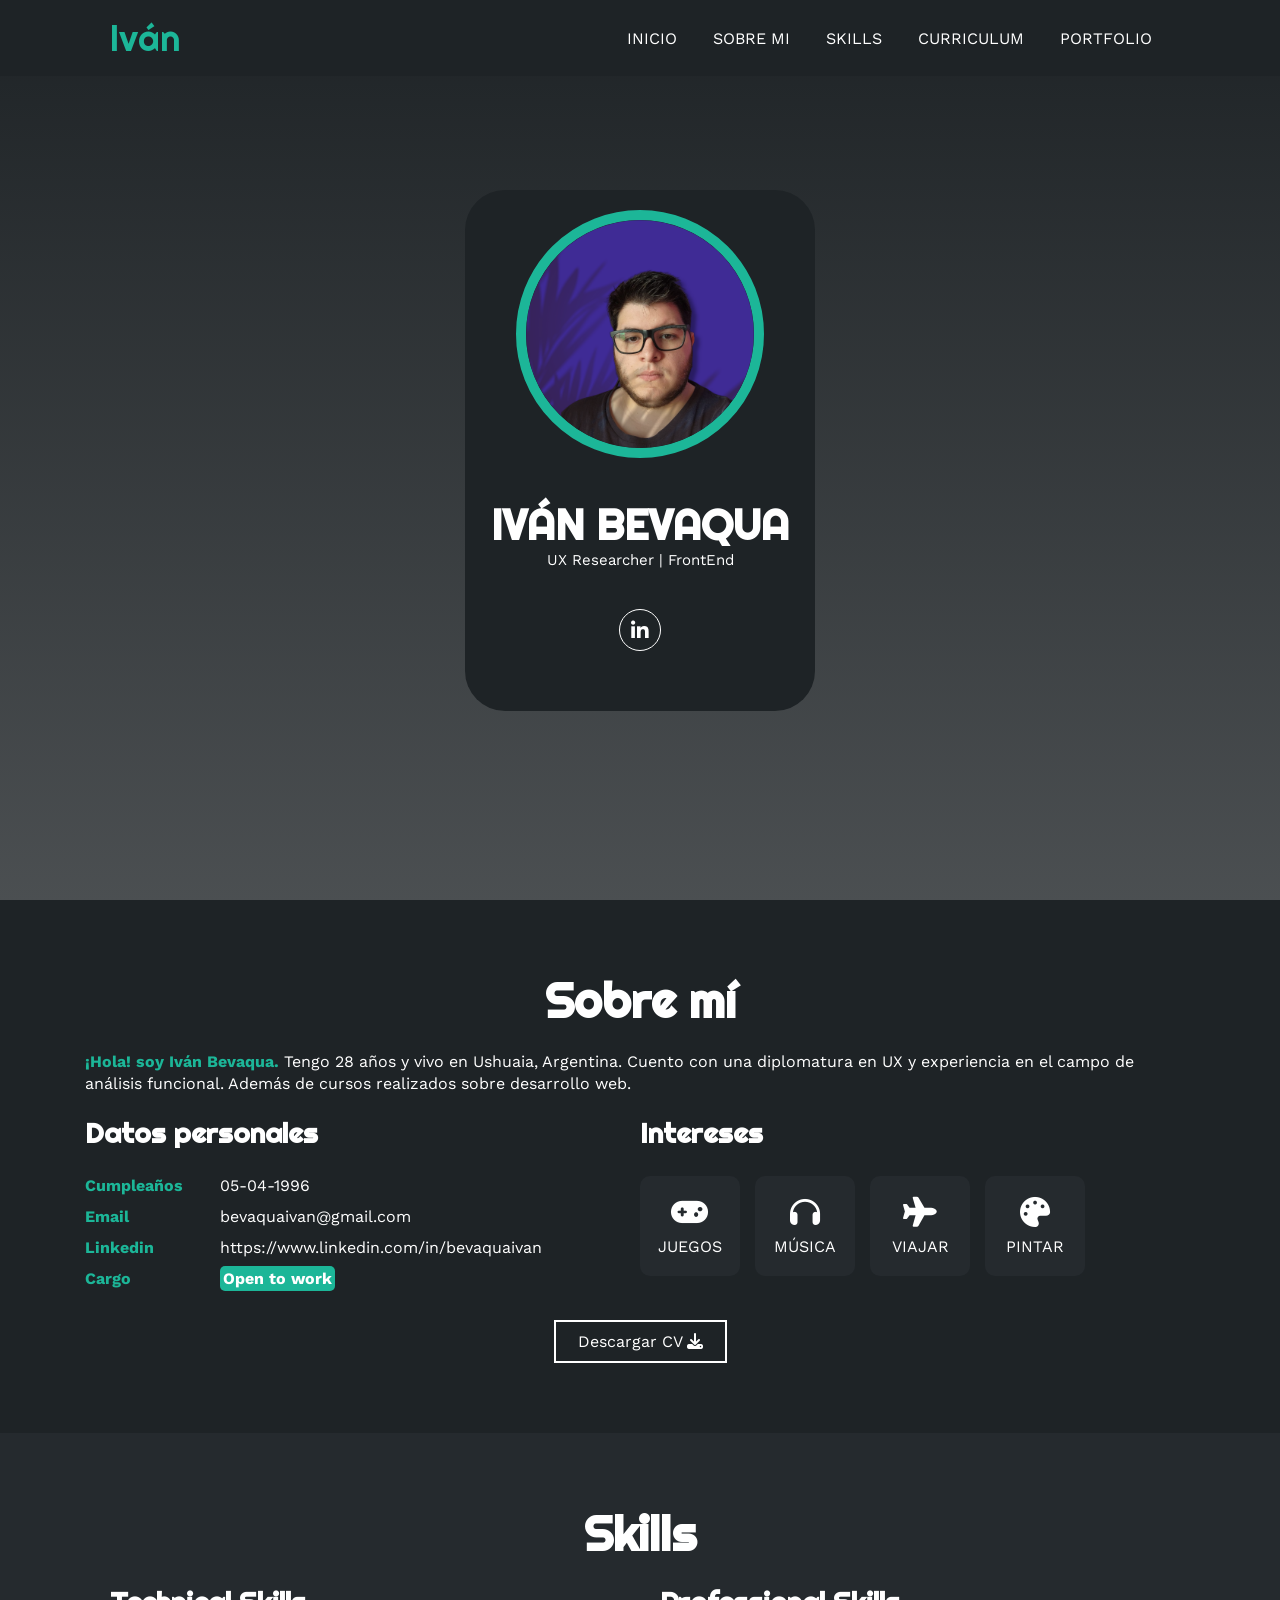
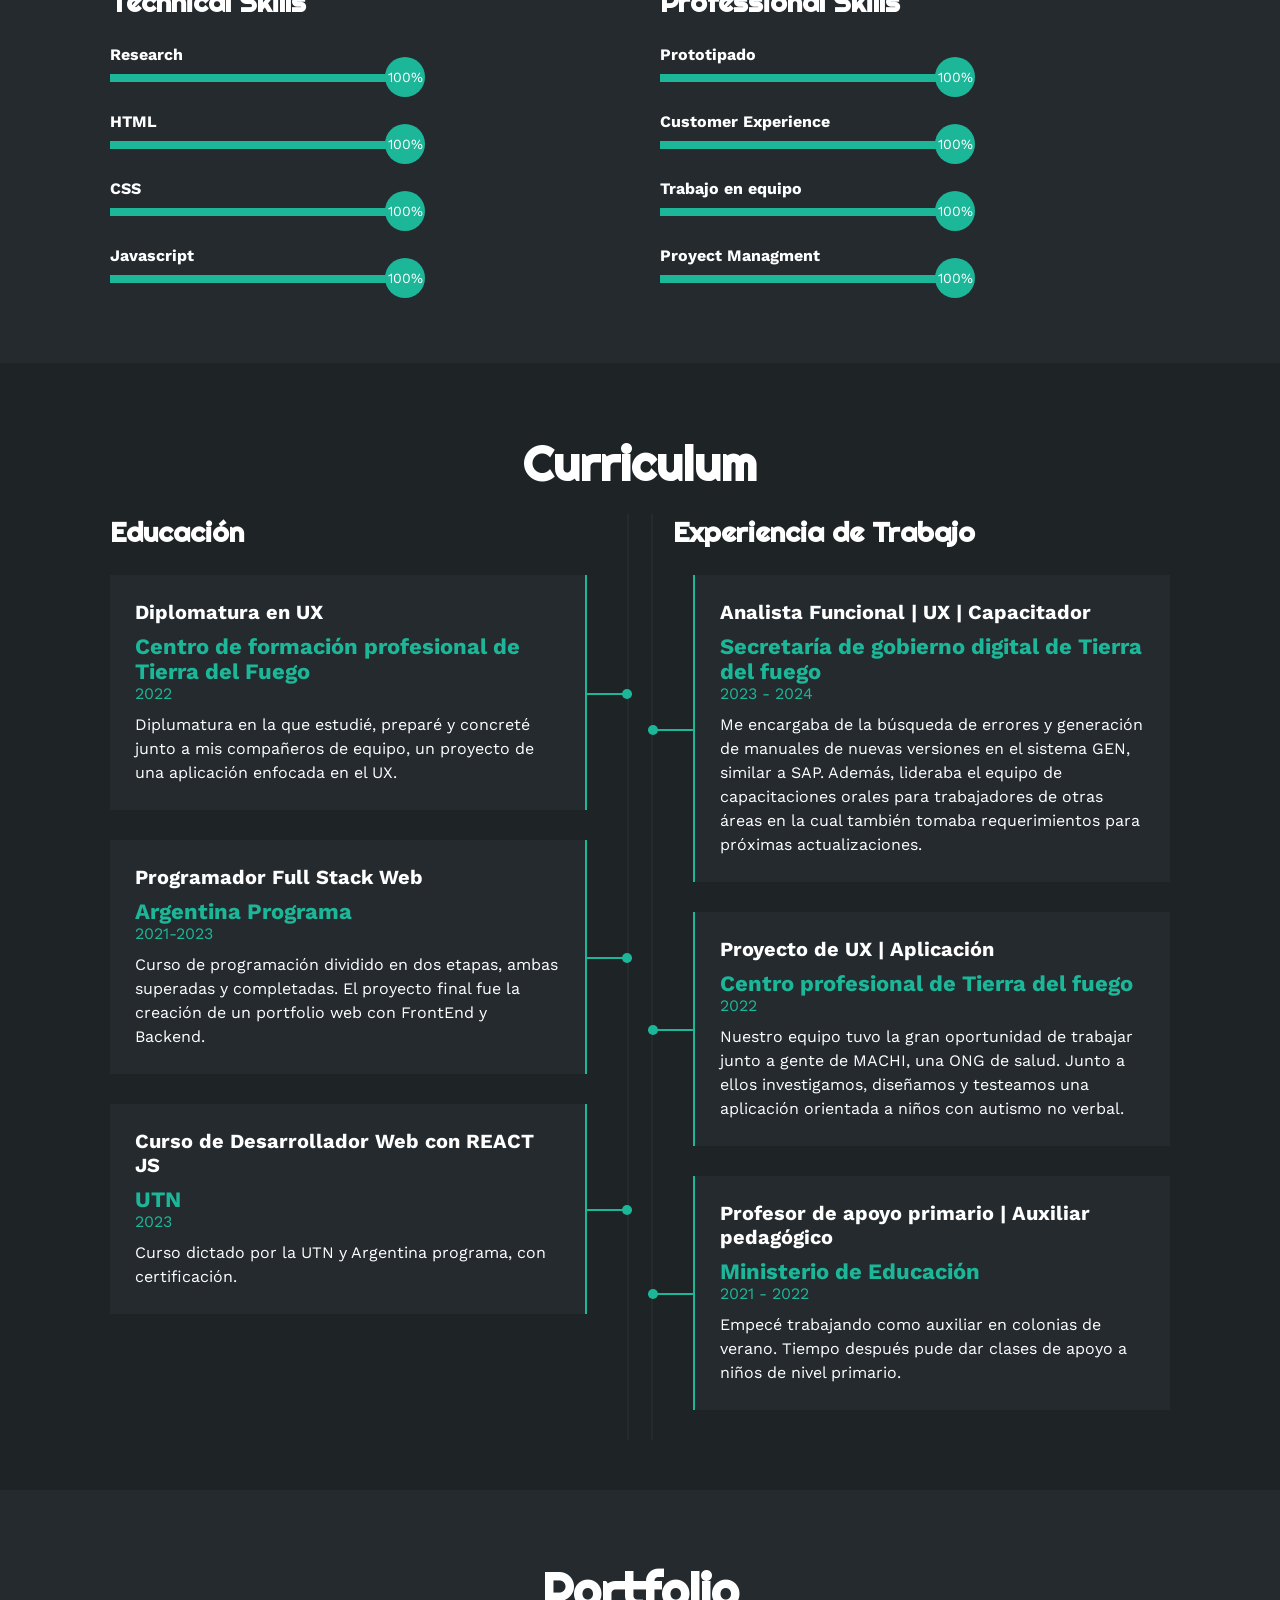
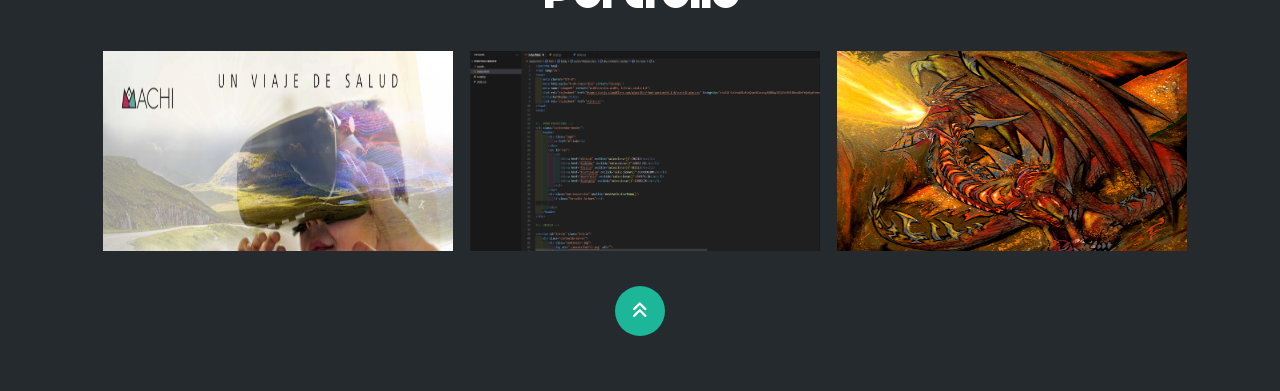
==== public/index.html @ a2e9efc6 "Actualizaciones" ====
<!DOCTYPE html>
<html lang="es">
<head>
    <meta charset="UTF-8">
    <meta http-equiv="X-UA-Compatible" content="IE=edge">
    <meta name="viewport" content="width=device-width, initial-scale=1.0">
    <link rel="stylesheet" href="https://cdnjs.cloudflare.com/ajax/libs/font-awesome/6.3.0/css/all.min.css" integrity="sha512-SzlrxWUlpfuzQ+pcUCosxcglQRNAq/DZjVsC0lE40xsADsfeQoEypE+enwcOiGjk/bSuGGKHEyjSoQ1zVisanQ==" crossorigin="anonymous" referrerpolicy="no-referrer" />
    <title>Portfolio</title>
    <link rel="stylesheet" href="style.css">
</head>
<body>


<!-- MENU ENCABEZADO -->
<div class="contenedor-header">
    <header>
        <div class="logo">
            <a href="#">Iván</a>
        </div>
        <nav id="nav">
            <ul>
                <li><a href="#inicio" onclick="seleccionar()">INICIO</a></li>
                <li><a href="#sobremi" onclick="seleccionar()">SOBRE MI</a></li>
                <li><a href="#skills" onclick="seleccionar()">SKILLS</a></li>
                <li><a href="#curriculum" onclick="seleccionar()">CURRICULUM</a></li>
                <li><a href="#portfolio" onclick="seleccionar()">PORTFOLIO</a></li>
<!--                 <li><a href="#contacto" onclick="seleccionar()">CONTACTO</a></li> -->
            </ul>
        </nav>
        <div class="nav-responsive" onclick="mostrarOcultarMenu()">
            <i class="fa-solid fa-bars"></i>

        </div>
    </header>
</div>

<!-- INICIO -->

<section id="inicio" class="inicio">
    <div class="contenido-banner">
        <div class="contenedor-img">
            <img src="../assets/Perfil.png" alt="">
        </div>
        <h1>IVÁN BEVAQUA</h1>
        <h2>UX Researcher | FrontEnd </h2>
        <div class="redes">
            <a href="https://www.linkedin.com/in/bevaquaivan/" target="_blank"><i class="fa-brands fa-linkedin-in"></i></a>
        </div>
    </div>
</section>

<!-- SOBRE MI -->

<section id="sobremi" class="sobremi">
    <div class="contenido-seccion">
        <h2>Sobre mí</h2>
        <p><span>¡Hola! soy Iván Bevaqua.</span> Tengo 28 años y vivo en Ushuaia, Argentina. Cuento con una diplomatura en UX y experiencia en el campo de análisis funcional. Además de cursos realizados sobre desarrollo web.
        </p>

<div class="fila">
    <!-- DATOS PERSONALES -->
    <div class="col">
        <h3>Datos personales</h3>
        <ul>
            <li>
                <strong>Cumpleaños</strong>
                05-04-1996
            </li>
            <li>
                <strong>Email</strong>
                bevaquaivan@gmail.com
            </li>
            <li>
                <strong>Linkedin</strong>
                https://www.linkedin.com/in/bevaquaivan
            </li>
            <li>
                <strong>Cargo</strong>
                <span>Open to work</span>
                
            </li>
        </ul>


    </div>
    <!-- INTERESES -->
    <div class="col">
        <h3>Intereses</h3>
        <div class="contenedor-intereses">
            <div class="interes">
                <i class="fa-solid fa-gamepad"></i>
                <span>JUEGOS</span>
            </div>
            <div class="interes">
                <i class="fa-solid fa-headphones"></i>
                <span>MÚSICA</span>
            </div>
            <div class="interes">
                <i class="fa-solid fa-plane"></i>
                <span>VIAJAR</span>
            </div>
            <div class="interes">
                <i class="fa-solid fa-palette"></i>
                <span>PINTAR</span>
            </div>
            
        </div>
    </div>
</div>

<button>
    <a href="https://drive.google.com/file/d/1rtS1gBV4NtIQsbrPVboM9hoBLU7W7P9_/view?usp=drive_link" target="_blank">Descargar CV <i class="fa-solid fa-download"></i></a>
    <span class="overlay"></span>
</button>

    </div>
</section>

<!-- SKILLS -->

<section class="skills" id="skills">
    <div class="contenido-seccion">
        <h2>Skills</h2>
        <div class="fila">

            <!-- Skills técnicas -->
            
            <div class="col">
                <h3>Technical Skills</h3>
                <div class="skill">
                    <span>Research</span>
                    <div class="barra-skill">
                        <div class="progreso" style="width: 0%; animation: 2s research forwards;">
                            <span>100%</span>
                        </div>
                    </div>
                </div>
                <div class="skill">
                    <span>HTML</span>
                    <div class="barra-skill">
                        <div class="progreso" style="width: 0%; animation: 2s research forwards;">
                            <span>100%</span>
                        </div>
                    </div>
                </div>
                <div class="skill">
                    <span>CSS</span>
                    <div class="barra-skill">
                        <div class="progreso" style="width: 0%; animation: 2s research forwards;">
                            <span>100%</span>
                        </div>
                    </div>
                </div>
                <div class="skill">
                    <span>Javascript</span>
                    <div class="barra-skill">
                        <div class="progreso" style="width: 0%; animation: 2s research forwards;">
                            <span>100%</span>
                        </div>
                    </div>
                </div>
        </div>

        <!-- Skills Profesionales -->

        <div class="col">
            <h3>Professional Skills</h3>
            <div class="skill">
                <span>Prototipado</span>
                <div class="barra-skill">
                    <div class="progreso" style="width: 0%; animation: 2s research forwards;">
                        <span>100%</span>
                    </div>
                </div>
            </div>
            <div class="skill">
                <span>Customer Experience</span>
                <div class="barra-skill">
                    <div class="progreso" style="width: 0%; animation: 2s research forwards;">
                        <span>100%</span>
                    </div>
                </div>
            </div>
            <div class="skill">
                <span>Trabajo en equipo</span>
                <div class="barra-skill">
                    <div class="progreso" style="width: 0%; animation: 2s research forwards;">
                        <span>100%</span>
                    </div>
                </div>
            </div>
            <div class="skill">
                <span>Proyect Managment</span>
                <div class="barra-skill">
                    <div class="progreso" style="width: 0%; animation: 2s research forwards;">
                        <span>100%</span>
                    </div>
                </div>
            </div>
    </div>


    </div>
</section>

<!-- CURRICULUM -->

<section id="curriculum" class="curriculum">
    <div class="contenido-seccion">
        <h2>Curriculum</h2>
        <div class="fila">
            <div class="col izquierda">
                <h3>Educación</h3>
                <div class="item izq">
                    <h4>Diplomatura en UX</h4>
                    <span class="casa">Centro de formación profesional de Tierra del Fuego</span>
                    <span class="fecha">2022</span>
                    <p>Diplumatura en la que estudié, preparé y concreté junto a mis compañeros de equipo, un proyecto de una aplicación enfocada en el UX.</p>
                    <div class="conectori">
                        <div class="circuloi"></div>
                    </div>
                </div>
                <div class="item izq">
                    <h4>Programador Full Stack Web</h4>
                    <span class="casa">Argentina Programa</span>
                    <span class="fecha">2021-2023</span>
                    <p>Curso de programación dividido en dos etapas, ambas superadas y completadas. El proyecto final fue la creación de un portfolio web con FrontEnd y Backend.</p>
                    <div class="conectori">
                        <div class="circuloi"></div>
                    </div>
                </div>
                <div class="item izq">
                    <h4>Curso de Desarrollador Web con REACT JS</h4>
                    <span class="casa">UTN</span>
                    <span class="fecha">2023</span>
                    <p>Curso dictado por la UTN y Argentina programa, con certificación.</p>
                    <div class="conectori">
                        <div class="circuloi"></div>
                    </div>
                </div>
            </div>            

            <div class="col derecha">
                <h3>Experiencia de Trabajo</h3>
                <div class="item der">
                    <h4>Analista Funcional | UX | Capacitador</h4>
                    <span class="casa">Secretaría de gobierno digital de Tierra del fuego</span>
                    <span class="fecha">2023 - 2024</span>
                    <p> Me encargaba de la búsqueda de errores y generación de manuales de nuevas versiones en el sistema GEN, similar a SAP. Además, lideraba el equipo de capacitaciones orales para trabajadores de otras áreas en la cual también tomaba requerimientos para próximas actualizaciones.</p>
                    <div class="conectord">
                        <div class="circulod"></div>
                    </div>
                </div>
                <div class="item der">
                    <h4>Proyecto de UX | Aplicación</h4>
                    <span class="casa">Centro profesional de Tierra del fuego</span>
                    <span class="fecha">2022</span>
                    <p>Nuestro equipo tuvo la gran oportunidad de trabajar junto a gente de MACHI, una ONG de salud. Junto a ellos investigamos, diseñamos y testeamos una aplicación orientada a niños con autismo no verbal.</p>
                    <div class="conectord">
                        <div class="circulod"></div>
                    </div>
                </div>
                <div class="item der">
                    <h4>Profesor de apoyo primario | Auxiliar pedagógico</h4>
                    <span class="casa">Ministerio de Educación</span>
                    <span class="fecha">2021 - 2022</span>
                    <p>Empecé trabajando como auxiliar en colonias de verano. Tiempo después pude dar clases de apoyo a niños de nivel primario.</p>
                    <div class="conectord">
                        <div class="circulod"></div>
                    </div>
                </div>

            </div>    
    </div>
</section>

<!-- PORTFOLIO -->

<section id="portfolio" class="portfolio">
    <div class="contenido-seccion">
        <h2>Portfolio</h2>
        <div class="galeria">
            <div class="proyecto">
                <img src="../assets/Proyecto.png" alt="">
                <div class="overlay">
                    <h3>Proyecto de UX para la ONG MACHI</h3>
                    <p>UX|UI</p>
                </div>
            </div>
            <div class="proyecto">
                <img src="../assets/Proyecto2.png" alt="">
                <div class="overlay">
                    <h3>Portfolio Web</h3>
                    <p>¡Lo estás viendo!</p>
                </div>
            </div>
            <div class="proyecto">
                <img src="../assets/Proyecto3.png" alt="">
                <div class="overlay">
                    <h3>Juego de Cartas TCG físico y online</h3>
                    <p>Proyecto Personal</p>
                </div>
            </div>





    
        </div>
        </div>
    </div>
</section>

<!-- CONTACTO -->

<!-- <section id="contacto" class="contacto">
    <div class="contenido-seccion">
        <h2>Contacto</h2>
        <div class="fila">
             FORMULARIO

            <div class="col">
                <input type="text" placeholder="Nombre">
                <input type="text" placeholder="Email">
                <input type="text" placeholder="Tema">
                <textarea name="" id="" cols="30" rows="10" placeholder="Mensaje"></textarea>
                <button>
                    Enviar Mensaje <i class="fa-solid fa-paper-plane"></i>
                    <span class="overlay"></span>
                </button>

            </div>
        </div>
    </div>
</section> -->

<!-- Footer -->

<footer>
    <a href="#inicio" class="arriba">
        <i class="fa-solid fa-angles-up"></i>
<!--     </a>
    <div class="redes">
        <a href="https://www.linkedin.com/in/bevaquaivan/"><i class="fa-brands fa-linkedin-in"></i></a>
 -->
    </div>
</footer>

<script src="script.js"> </script>

</body>
</html>
---- public/style.css ----
@import url('https://fonts.googleapis.com/css2?family=Righteous&family=Work+Sans:wght@100;200;300;400;600;800&display=swap');
*{
    box-sizing: border-box;
    font-family: 'Work Sans';
    margin: 0;
    padding: 0;
}

/* deslizar al hacer click en el menu */

html{
    scroll-behavior: smooth;
}

/*Menu*/

.contenedor-header{
    background: #1e2326;
    position: fixed;
    width: 100%;
    top: 0;
    left: 0;
    z-index: 99;
}

.contenedor-header header{
    max-width: 1100px;
    margin: auto;
    display: flex;
    justify-content: space-between;
    align-items: center;
    padding: 15px 20px;
}

.contenedor-header header .logo a{
    font-family: 'Righteous';
    font-size: 36px;
    color: #1CB698;
    text-decoration: none;
}

.contenedor-header header ul{
    display: flex;
    list-style: none;
}

.contenedor-header header nav ul li a{
    text-align: none;
    color: #ffff;
    margin: 0 15px;
    padding: 3px;
    transition: .5s;
    text-decoration: none;
}

.contenedor-header header nav ul li a:hover{
    color: #1CB698;
}

.nav-responsive{
    background-color: #1CB698;
    color: #ffff;
    padding: 5px 10px;
    border-radius: 5px;
    cursor: pointer;
    display: none;

}

/* SECCIÓN INICIO */

.inicio{
    background: linear-gradient(to top, rgba(30,35,38,.8), rgba(30,35,38,1)),
    url(./assets/fondo.jpg);
    background-size: cover;
    height: 100vh;
    color: #ffff;
    display: flex;
    align-items: center;
}

.inicio .contenido-banner{
    padding: 20px;
    background-color: #1e2326;
    max-width: 350px;
    margin: auto;
    text-align: center;
    border-radius: 40px;
}

.inicio .contenido-banner img{
    margin-top: 40px;
    border: 10px solid #1CB698;
    display: block;
    width: 80%;
    margin: auto;
    border-radius: 100%;
}

.inicio .contenido-banner h1{
    margin-top: 40px;
    font-size: 42px;
    font-family: 'Righteous';
}

.inicio .contenido-banner h2{
    font-size: 15px;
    font-weight: normal;
}

.inicio .contenido-banner .redes a{
    color: #ffff;
    display: inline-block;
    text-decoration: none;
    border: 1px solid #Ffff;
    border-radius: 100%;
    width: 42px;
    height: 42px;
    line-height: 42px;
    margin: 40px 5px;
    font-size: 20px;
    transition: .3s;
}

.inicio .contenido-banner .redes a:hover{
    background-color: #1CB698;
}

/* SOBRE MI */

.sobremi{
    background-color: #1e2326;
    color:#ffff;
    padding: 50px 20px;
}

.sobremi .contenido-seccion{
    max-width: 1110px;
    margin: auto;
}

.sobremi h2{
    font-size: 48px;
    font-family: 'Righteous';
    text-align: center;
    padding: 20px 0;

}

.sobremi .contenido-seccion p{
    font: 18px;
    line-height: 22px;
    margin-bottom: 20px;
}

.sobremi .contenido-seccion p span{
    color:#1CB698;
    font-weight: bold;
}

.sobremi .fila{
    display: flex;
}

.sobremi .fila .col{
    width: 50%;
}

.sobremi .fila .col h3{
    font-size: 28px;
    font-family: 'Righteous';
    margin-bottom: 25px;
}

.sobremi .fila .col ul{
    list-style: none;
}

.sobremi .fila .col ul li{
    margin: 12px 0;
}

.sobremi .fila .col ul li strong{
    display: inline-block;
    color: #1CB698;
    width: 130px;
}

.sobremi .fila .col ul li span{
    background-color: #1CB698;
    padding: 3px;
    font-weight: bold;
    border-radius: 5px;
}

.sobremi .fila .col .contenedor-intereses{
    display: flex;
    flex-wrap: wrap;
}

.sobremi .fila .col .contenedor-intereses .interes{
    width: 100px;
    height: 100px;
    background-color: #252A2E;
    border-radius: 10px;
    margin: 0 15px 15px 0;
    display: flex;
    flex-direction: column;
    align-items: center;
    justify-content: center;
    transition: .3s;
}

.sobremi .fila .col .contenedor-intereses .interes hover{
    background-color: #1CB698;
}

.sobremi .fila .col .contenedor-intereses .interes i{
    font-size: 30px;
    margin-bottom: 10px;
}

.sobremi button a {
    color: #ffffff;
    text-decoration: none; 
}

.sobremi button{
    cursor: pointer;
    background-color: transparent;
    border: 2px solid #fff;
    width: fit-content;
    display: block;
    margin: 20px auto;
    padding: 10px 22px;
    font-size: 16px;
    color: #Ffff;
    position: relative;
    z-index: 10;
}

.sobremi button .overlay{
    position: absolute;
    top: 0;
    left: 0;
    width: 0;
    height: 100%;
    background-color: #1CB698;
    z-index: -1;
    transition: 1s;
}

.sobremi button:hover .overlay{
    width: 100%;
}

/* SECCIÓN SKILLS */

.skills{
    background-color: #252A2E;
    color: #fff;
    padding: 50px 20px;
}

.skills .contenido-seccion{
    max-width: 1100px;
    margin:auto;
}

.skills h2{
    font-size: 48px;
    font-family: 'Righteous';
    text-align: center;
    padding: 20px 0;
}

.skills .fila{
    display: flex;
}

.skills .fila .col{
    width: 50%;
    padding: 0 20px;
}

.skills .fila .col h3{
    font-size: 28px;
    font-family: 'Righteous';
    margin-bottom: 25px;
}

.skills .skill > span{
    font-weight: bold;
    display: block;
    margin-bottom: 10px;
}

.skills .skill .barra-skill{
    height: 8px;
    width: 300px;
    background-color: #131517;
    position: relative;
    margin-bottom: 30px;
}

.skills .skill .progreso{
    background-color: #1CB698;
    position: absolute;
    top: 0;
    left: 0;
    height: 8px;
    width: 0%;
}

.skills .skill .barra-skill span {
    position: absolute;
    height: 40px;
    width: 40px;
    background-color: #1CB698;
    border-radius: 50px;
    line-height: 40px;
    text-align: center;
    top: -17px;
    right: -15px;
    font-size: 14px;
}

@keyframes research {
    0% { width: 0%; }
    100% { width: 100%; }
}

@keyframes html {
    0% { width: 0%; }
    100% { width: 100%; }
}

@keyframes css {
    0% { width: 0%; }
    100% { width: 100%; }
}

@keyframes javascript {
    0% { width: 0%; }
    100% { width: 100%; }
}



/* CURRICULUM */

.curriculum{
    background-color: #1e2326;
    color: #fff;
    padding: 50px 20px;
}

.curriculum .contenido-seccion{
    max-width: 1100px;
    margin:auto;
}

.curriculum h2{
    font-size: 48px;
    font-family: 'Righteous';
    text-align: center;
    padding: 20px 0;
}

.curriculum .fila{
    display: flex;
	justify-content: space-between;
}

.curriculum .fila .col{
	width: 49%;
	padding: 0 20px;
}

.curriculum .fila .col h3{
    font-size: 28px;
    font-family: 'Righteous';
    margin-bottom: 25px;
}

.curriculum .fila .izquierda{
	border-right: 2px solid #252A2E;
}

.curriculum .fila .derecha{
	border-left: 2px solid #252A2E;
}

.curriculum .fila .item{
	padding: 25px;
	margin-bottom: 30px;
	background-color: #252A2E;
	position: relative;
}

.curriculum .fila .item h4{
	font-size: 20px;
	margin-bottom: 10px;
}

.curriculum .fila .item .casa{
	color: #1CB698;
	font-size: 22px;
	font-weight: bold;
	display: block;
}

.curriculum .fila .item .fecha{
	display: block;
	color: #1CB698;
	margin-bottom: 10px;
}

.curriculum .fila .item p{
	line-height: 24px;
}

.curriculum .fila .izq{
	border-right: 2px solid #1CB698;
	margin-right: 20px;
}

.curriculum .fila .der{
	border-left: 2px solid #1CB698;
	margin-left: 20px;
}

.curriculum .fila .item .conectori{
	height: 2px;
	background-color: #1CB698;
	width: 47px;
	position: absolute;
	top: 50%;
	right: -47px;
	z-index: 5;
}

.curriculum .fila .item .conectori .circuloi{
	display: block;
	height: 10px;
	width: 10px;
	border-radius: 50%;
	background-color: #1CB698;
	float: right;
	position: relative;
	bottom: 4px;
}

.curriculum .fila .item .conectord{
	height: 2px;
	background-color: #1CB698;
	width: 47px;
	position: absolute;
	top: 50%;
	left: -47px;
	z-index: 5;
}

.curriculum .fila .item .conectord .circulod{
	display: block;
	height: 10px;
	width: 10px;
	border-radius: 50%;
	background-color: #1CB698;
	float: left;
	position: relative;
	bottom: 4px;
}

/* PORTFOLIO */


.portfolio{
    background-color: #252A2E;
    color: #fff;
    padding: 50px 20px;
}

.portfolio .contenido-seccion{
    max-width: 1100px;
    margin:auto;
}

.portfolio h2{
    font-size: 48px;
    font-family: 'Righteous';
    text-align: center;
    padding: 20px 0;
}

.portfolio .galeria{
    display: flex;
    flex-wrap: wrap;
    justify-content: space-around;
}

.portfolio .galeria .proyecto{
    position: relative;
    max-width: 340px;
    height: fit-content;
    margin: 10px;
    cursor: pointer;
}

.portfolio .galeria .proyecto img{
    width: 350px;
    height: 200px;
    display: block;
}

.portfolio .galeria .proyecto .overlay{
    position: absolute;
    top: 0%;
    width: 350px;
    height: 200px;
    text-align: center;
    background: linear-gradient(rgba(28,182,152,.8), rgba(28,182,152,.8));
    display: flex;
    flex-direction: column;
    justify-content: center;
    transition: 1s;
    font-size: 18px;
    letter-spacing: 3px;
    opacity: 0;

}

.portfolio .galeria .proyecto .overlay h3{
    margin-bottom: 20px;
    transition: 1s;
}

.portfolio .galeria .proyecto .overlay:hover{
    opacity: 1;
}

.portfolio .galeria .proyecto .overlay:hover h3{
    margin-bottom: 0px;
}

/* CONTACTO */

.contacto{
    background-image: url(./assets/Contact.png);
    background-color: #1e2326;
    color: #fff;
    padding: 50px 0;
}

.contacto .contenido-seccion{
    max-width: 1100px;
    margin:auto;
}

.contacto h2{
    font-size: 48px;
    font-family: 'Righteous';
    text-align: center;
    padding: 20px 0;
}

.contacto .fila{
    display: flex;
}

.contacto .col{
    width: 50%;
    padding: 10px;
    position: relative;
}

.contacto .col input, .contacto .col textarea{
    display: block;
    width: 100%;
    padding: 18px;
    border: none;
    margin-bottom: 20px;
    background-color: #252A2E;
    color: #fff;
    font-size: 18px;
}

.contacto button{
    cursor: pointer;
    background-color: transparent;
    border: 2px solid #fff;
    width: fit-content;
    display: block;
    margin: 20px auto;
    padding: 10px 22px;
    font-size: 16px;
    color: #Ffff;
    position: relative;
    z-index: 10;
}

.contacto button .overlay{
    position: absolute;
    top: 0;
    left: 0;
    width: 0;
    height: 100%;
    background-color: #1CB698;
    z-index: -1;
    transition: 1s;
}

.contacto button:hover .overlay{
    width: 100%;
}



/* FOOTER */

footer{
    background-color: #252A2E;
    color: #Ffff;
    padding: 50px 0 30px 0;
    text-align: center;
    position: relative;
    width: 100%;
}

/* footer .redes{
    margin-bottom: 20px;
}

footer .redes a{
    color: #ffff;
    display: inline-block;
    text-decoration: none;
    border: 1px solid #Ffff;
    border-radius: 100%;
    width: 42px;
    height: 42px;
    line-height: 42px;
    margin: 40px 5px;
    font-size: 20px;
    transition: .3s;    
} */

footer .arriba{
    display: block;
    width: 50px;
    height: 50px;
    background-color: #1CB698;
    color: #fff;
    position: absolute;
    left: 50%;
    transform: translateX(-50%);
    top: -25px;
    border-radius: 50%;
    line-height: 50px;
    font-size: 18px;
}

/* RESPONSIVE */

@media screen and (max-width:980px){
    nav{
        display: none;
    }
    .nav-responsive{
        display: block;
    }
    nav.responsive{
        display: block;
        position: absolute;
        right: 0;
        top: 75px;
        background-color: #252A2E;
        width: 180px;
    }
    nav.responsive ul{
        display: block !important;
    }
    nav.responsive ul li{
        border-bottom: 1px solid #fff;
        padding: 10px 0;
    }
}

@media screen and (max-width:700px){
    .sobremi .fila{
        display: block;
    }
    .sobremi .fila .col{
        width: fit-content;
    }

    .skills .fila{
        display: block;
    }
    .skills .fila .col{
        width: 100%;
    }
    .skills .fila .col .barra-skill{
        width: 100%;
    }

    .curriculum .fila{
        display: block;
    }

    .curriculum .fila .col{
        width: 90%;
    }
    .curriculum .fila .derecha{
        margin-left: 20px;
    }

    .portfolio .galeria{
        display: block;
        width: 100%;
    }
    
    .portfolio .galeria .proyecto{
        max-width: 100%;
    }
    .portfolio .galeria .proyecto .img{
        width: 100%;
    }

    .contacto.fila{
        display: block;
    }
    .contacto .fila .col{
        width: 100%;
    }
}
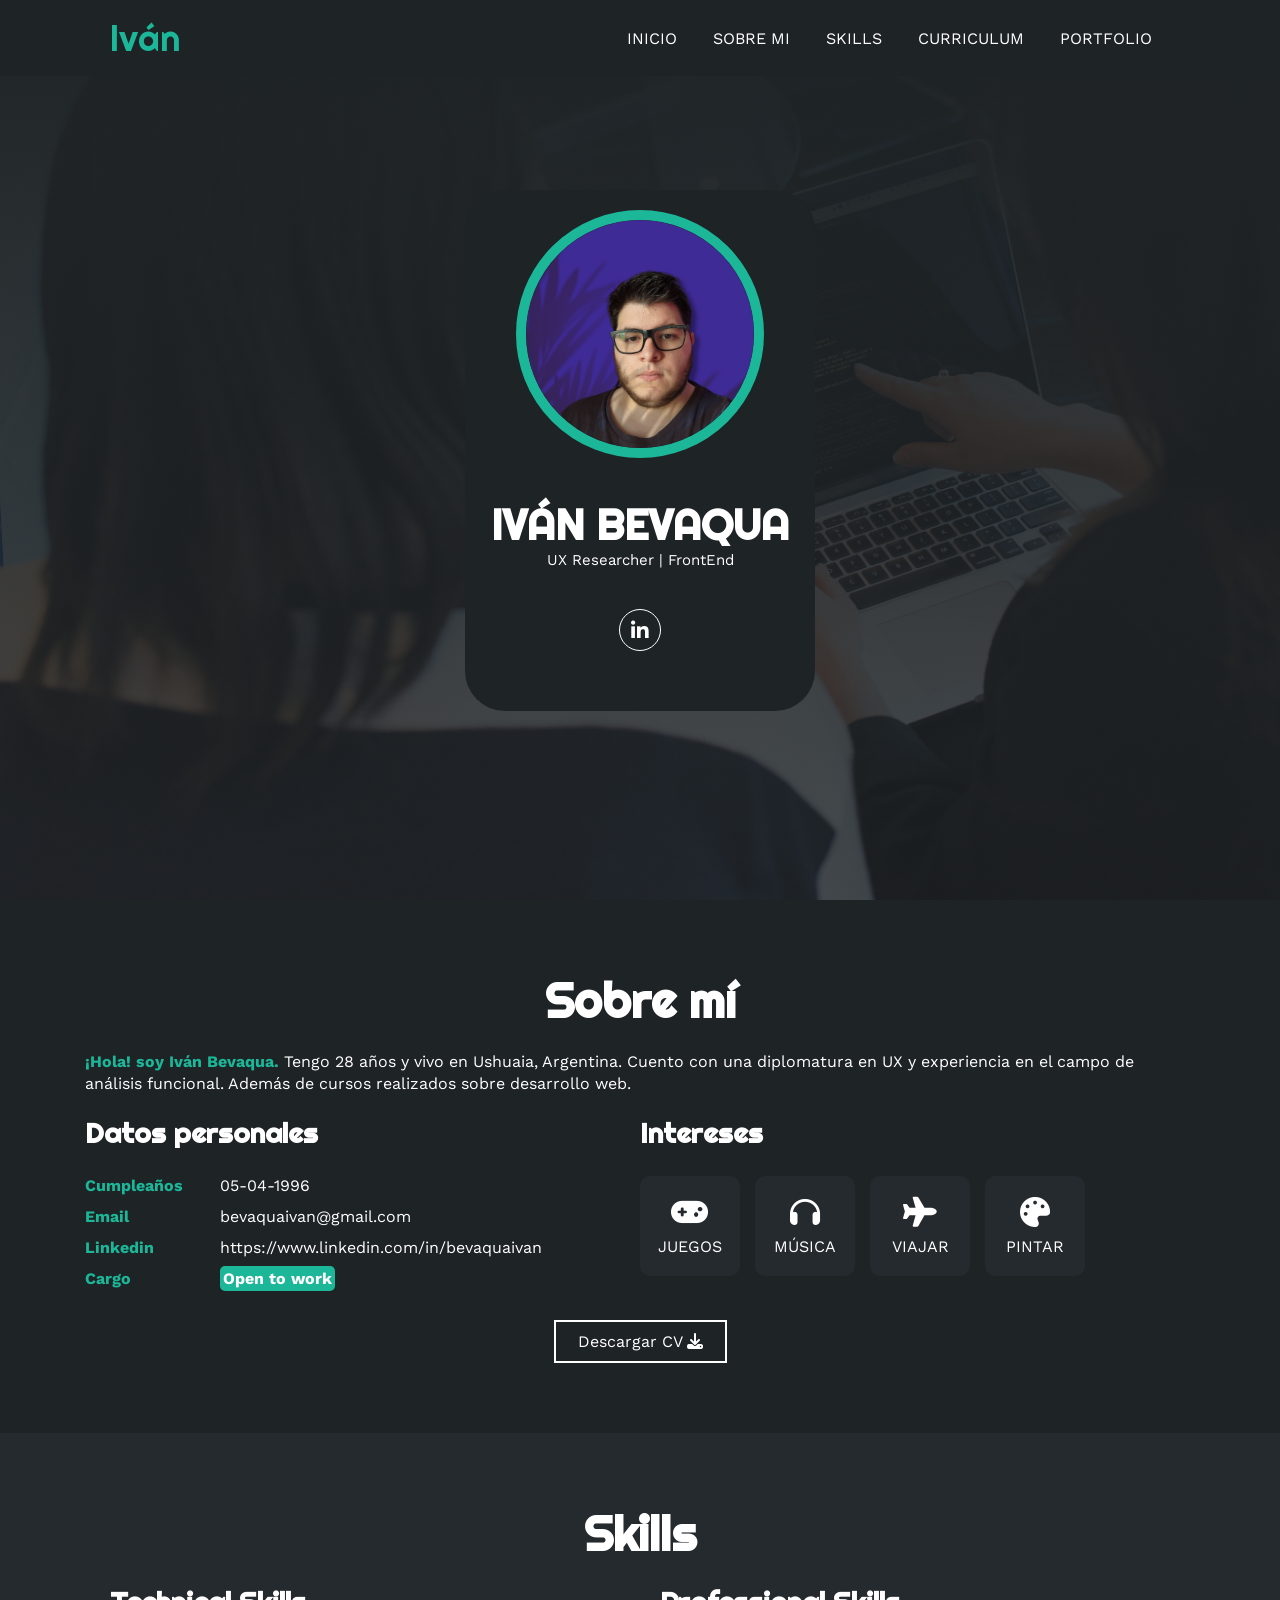
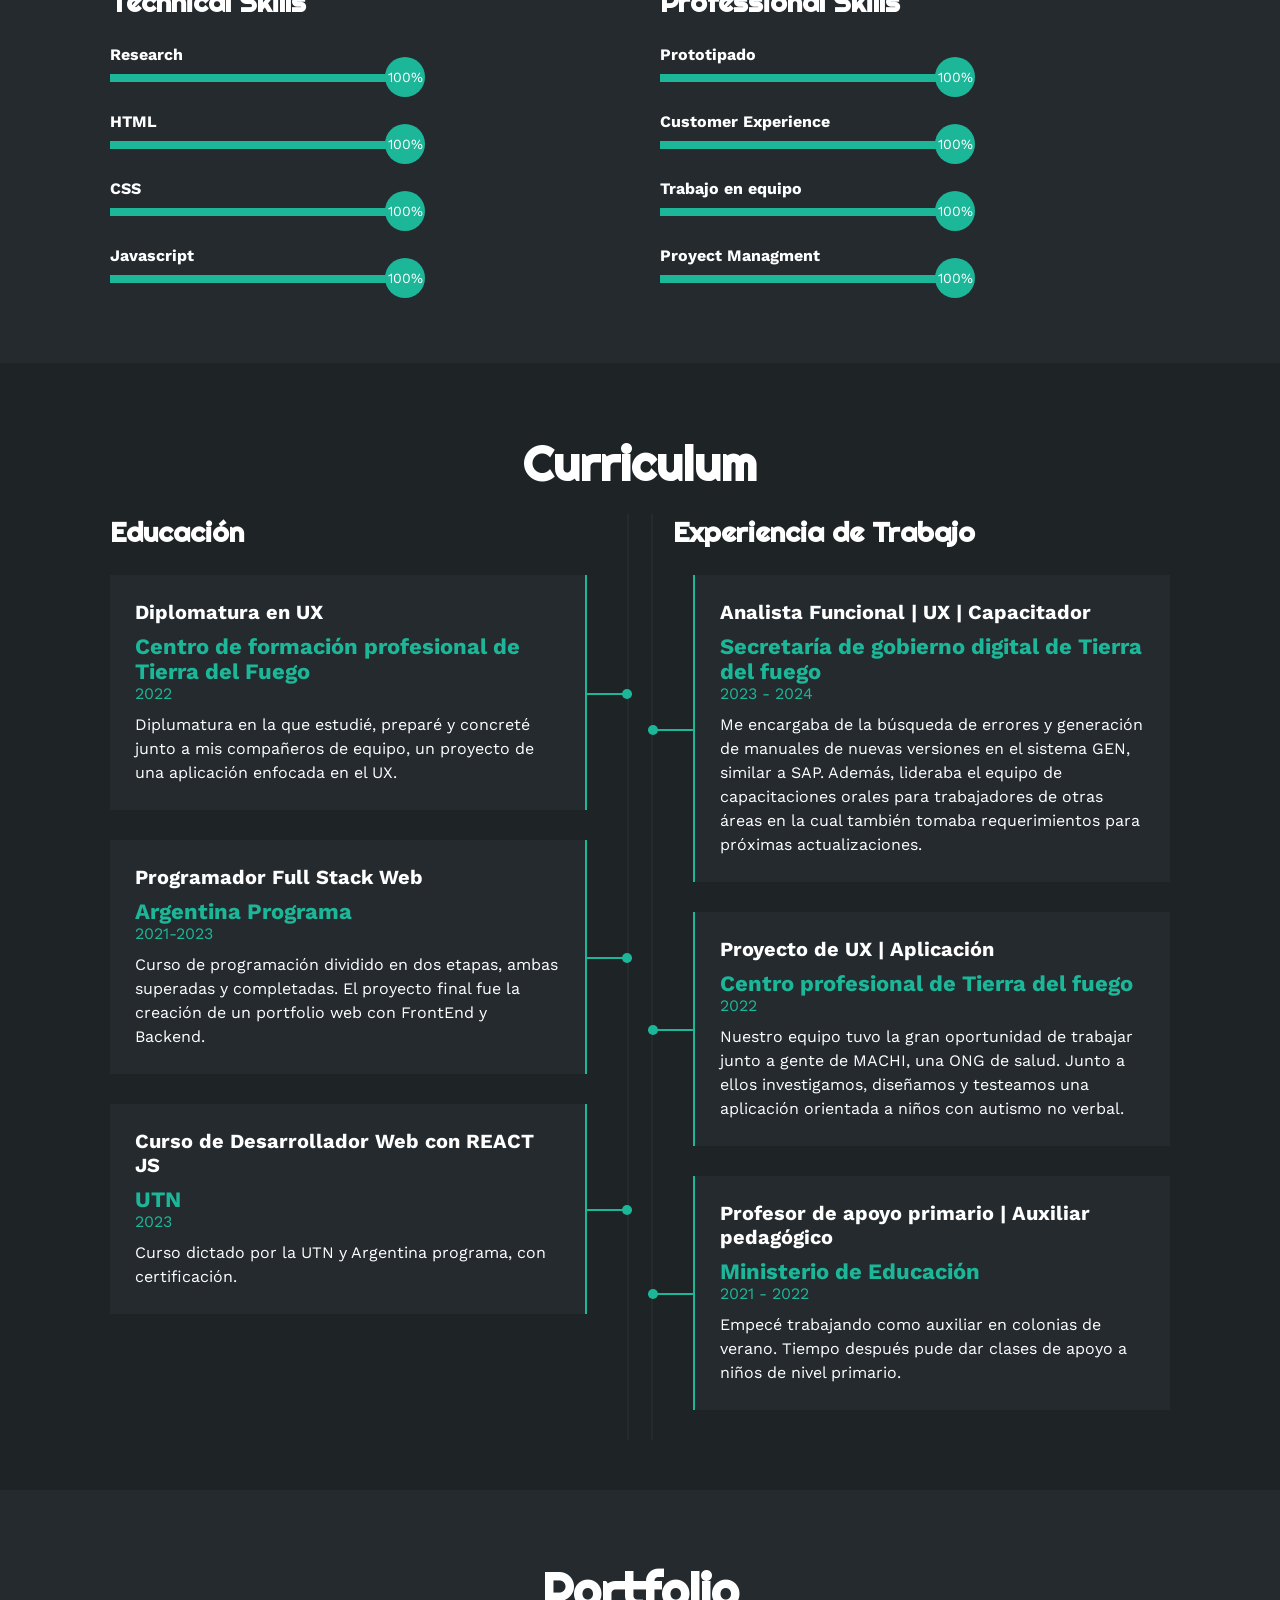
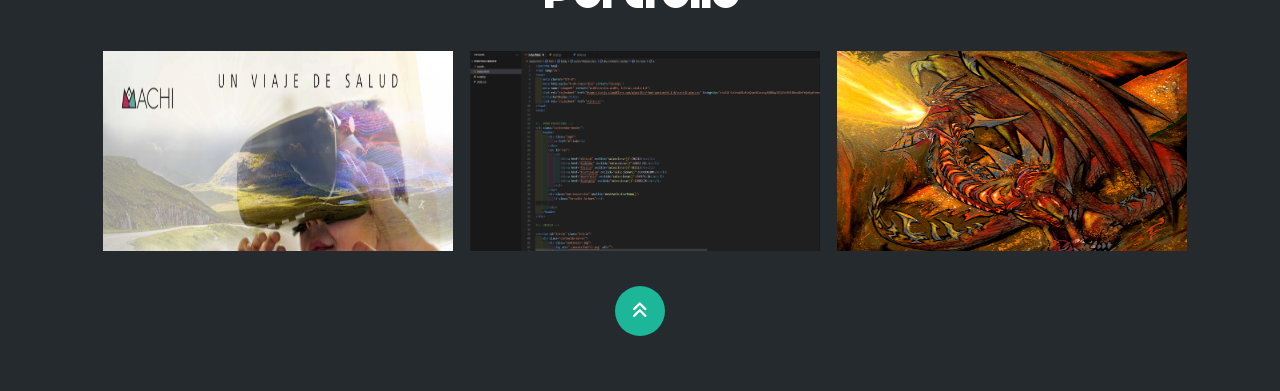
==== commit d3564538: "Mas actualizaciones" ====
--- a/public/index.html
+++ b/public/index.html
@@ -39,7 +39,7 @@
 <section id="inicio" class="inicio">
     <div class="contenido-banner">
         <div class="contenedor-img">
-            <img src="../assets/Perfil.png" alt="">
+            <img src="./assets/Perfil.png" alt="">
         </div>
         <h1>IVÁN BEVAQUA</h1>
         <h2>UX Researcher | FrontEnd </h2>
@@ -281,21 +281,21 @@
         <h2>Portfolio</h2>
         <div class="galeria">
             <div class="proyecto">
-                <img src="../assets/Proyecto.png" alt="">
+                <img src="./assets/Proyecto.png" alt="">
                 <div class="overlay">
                     <h3>Proyecto de UX para la ONG MACHI</h3>
                     <p>UX|UI</p>
                 </div>
             </div>
             <div class="proyecto">
-                <img src="../assets/Proyecto2.png" alt="">
+                <img src="./assets/Proyecto2.png" alt="">
                 <div class="overlay">
                     <h3>Portfolio Web</h3>
                     <p>¡Lo estás viendo!</p>
                 </div>
             </div>
             <div class="proyecto">
-                <img src="../assets/Proyecto3.png" alt="">
+                <img src="./assets/Proyecto3.png" alt="">
                 <div class="overlay">
                     <h3>Juego de Cartas TCG físico y online</h3>
                     <p>Proyecto Personal</p>
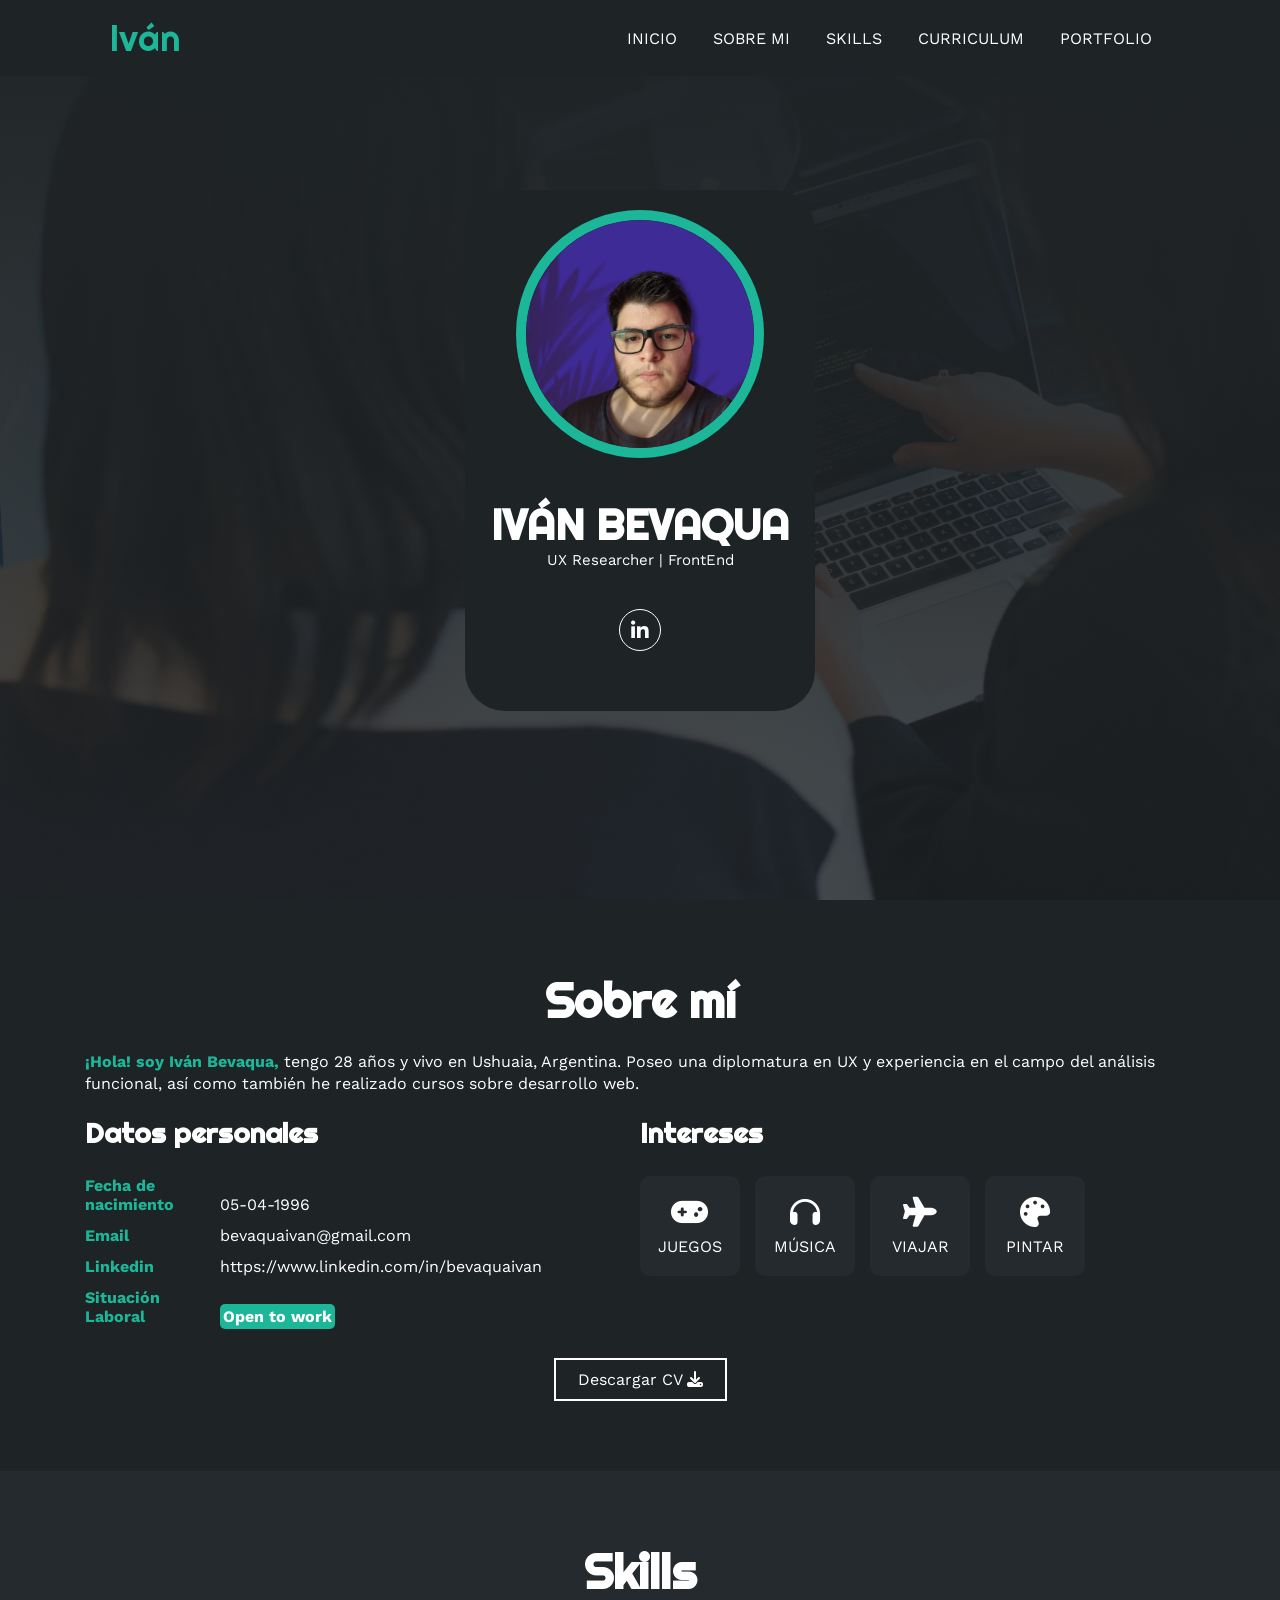
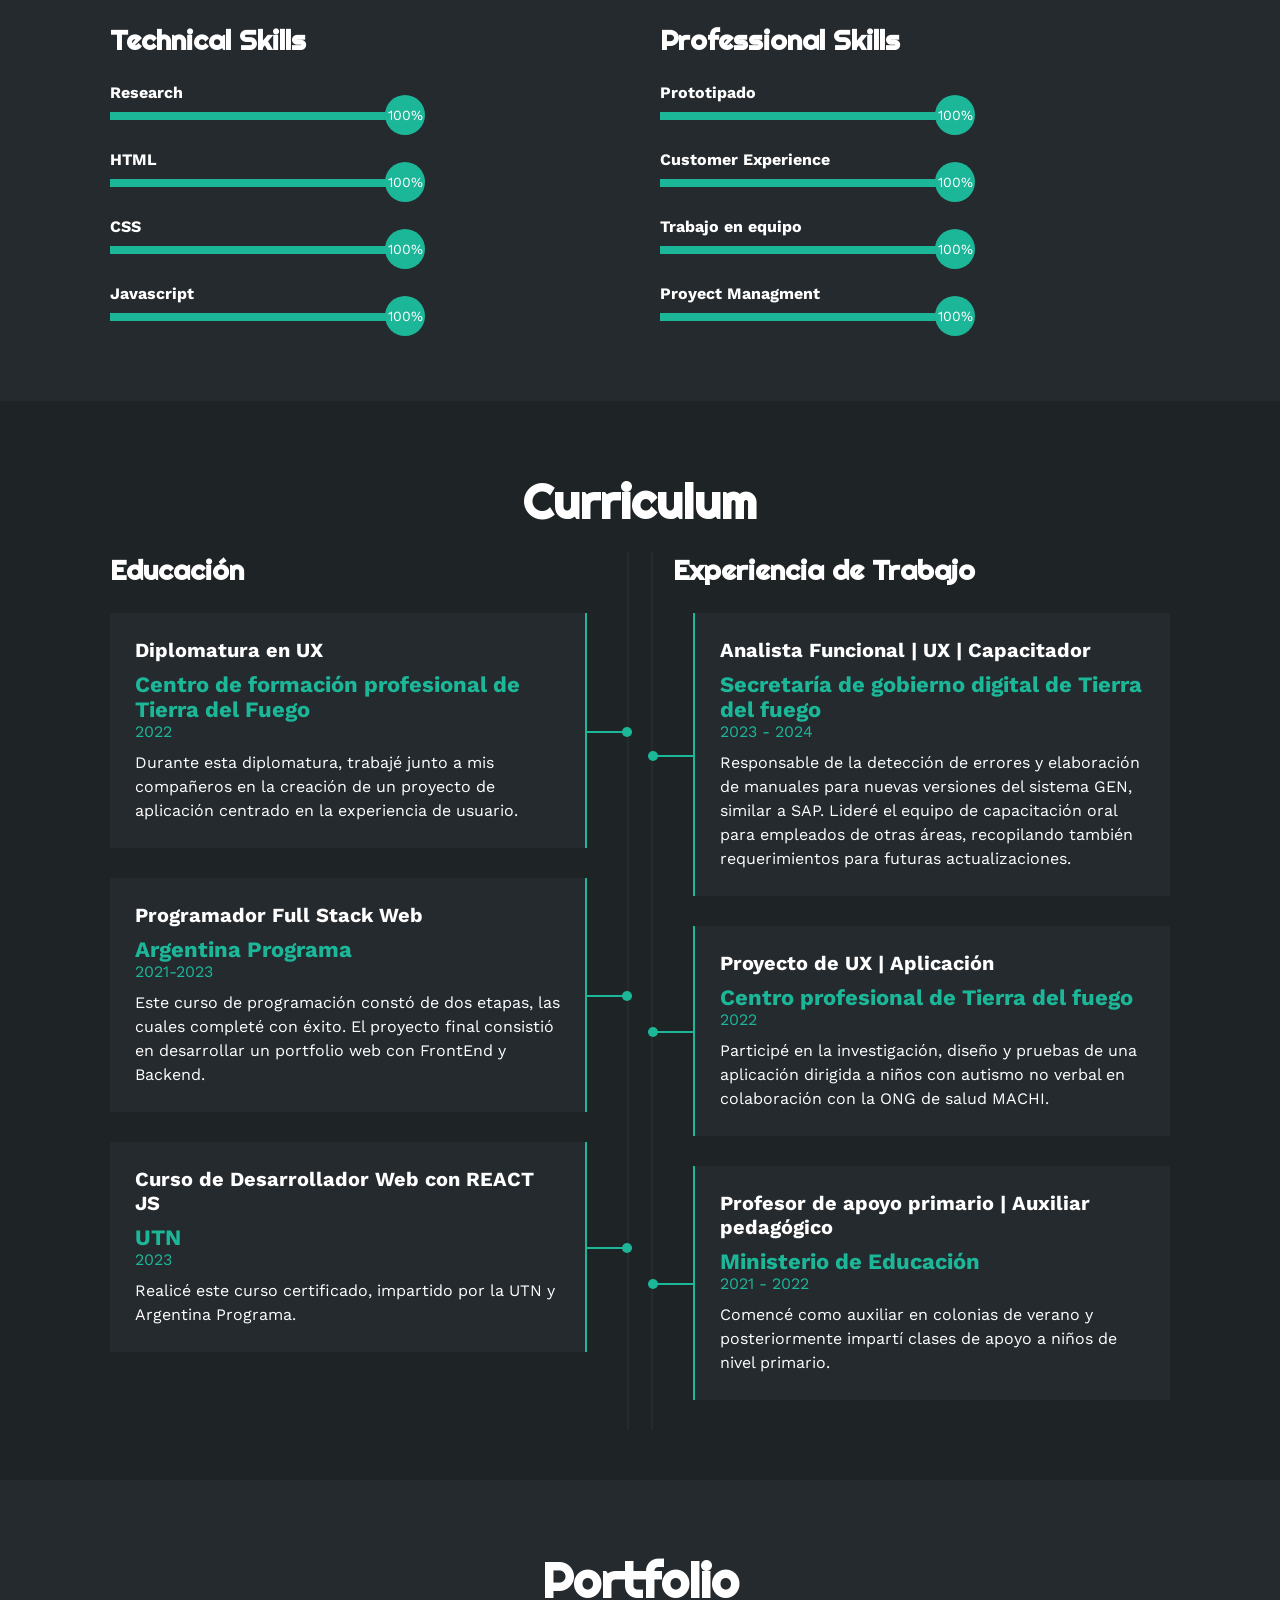
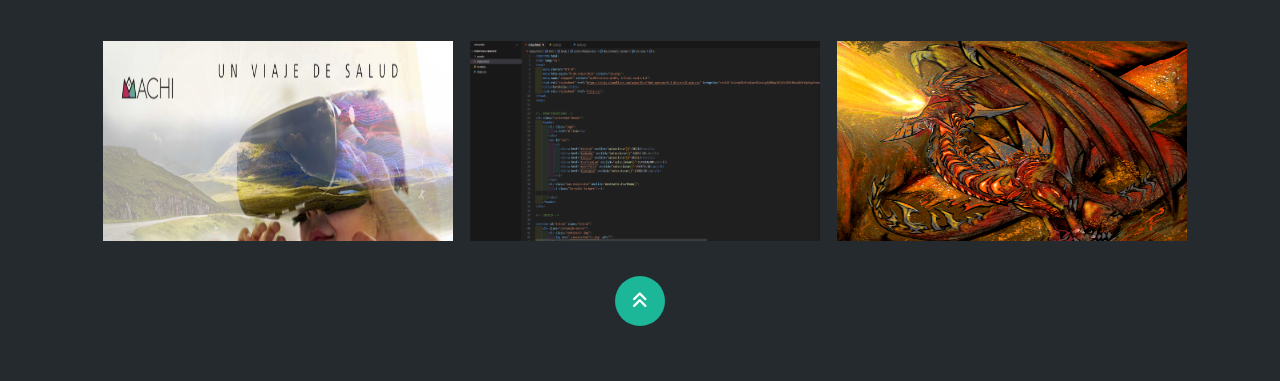
==== commit 10f1e731: "Cambios a experiencias" ====
--- a/public/index.html
+++ b/public/index.html
@@ -54,7 +54,7 @@
 <section id="sobremi" class="sobremi">
     <div class="contenido-seccion">
         <h2>Sobre mí</h2>
-        <p><span>¡Hola! soy Iván Bevaqua.</span> Tengo 28 años y vivo en Ushuaia, Argentina. Cuento con una diplomatura en UX y experiencia en el campo de análisis funcional. Además de cursos realizados sobre desarrollo web.
+        <p><span>¡Hola! soy Iván Bevaqua,</span> tengo 28 años y vivo en Ushuaia, Argentina. Poseo una diplomatura en UX y experiencia en el campo del análisis funcional, así como también he realizado cursos sobre desarrollo web.
         </p>
 
 <div class="fila">
@@ -63,7 +63,7 @@
         <h3>Datos personales</h3>
         <ul>
             <li>
-                <strong>Cumpleaños</strong>
+                <strong>Fecha de nacimiento</strong>
                 05-04-1996
             </li>
             <li>
@@ -75,7 +75,7 @@
                 https://www.linkedin.com/in/bevaquaivan
             </li>
             <li>
-                <strong>Cargo</strong>
+                <strong>Situación Laboral</strong>
                 <span>Open to work</span>
                 
             </li>
@@ -215,7 +215,7 @@
                     <h4>Diplomatura en UX</h4>
                     <span class="casa">Centro de formación profesional de Tierra del Fuego</span>
                     <span class="fecha">2022</span>
-                    <p>Diplumatura en la que estudié, preparé y concreté junto a mis compañeros de equipo, un proyecto de una aplicación enfocada en el UX.</p>
+                    <p>Durante esta diplomatura, trabajé junto a mis compañeros en la creación de un proyecto de aplicación centrado en la experiencia de usuario.</p>
                     <div class="conectori">
                         <div class="circuloi"></div>
                     </div>
@@ -224,7 +224,7 @@
                     <h4>Programador Full Stack Web</h4>
                     <span class="casa">Argentina Programa</span>
                     <span class="fecha">2021-2023</span>
-                    <p>Curso de programación dividido en dos etapas, ambas superadas y completadas. El proyecto final fue la creación de un portfolio web con FrontEnd y Backend.</p>
+                    <p>Este curso de programación constó de dos etapas, las cuales completé con éxito. El proyecto final consistió en desarrollar un portfolio web con FrontEnd y Backend.</p>
                     <div class="conectori">
                         <div class="circuloi"></div>
                     </div>
@@ -233,7 +233,7 @@
                     <h4>Curso de Desarrollador Web con REACT JS</h4>
                     <span class="casa">UTN</span>
                     <span class="fecha">2023</span>
-                    <p>Curso dictado por la UTN y Argentina programa, con certificación.</p>
+                    <p>Realicé este curso certificado, impartido por la UTN y Argentina Programa.</p>
                     <div class="conectori">
                         <div class="circuloi"></div>
                     </div>
@@ -246,7 +246,7 @@
                     <h4>Analista Funcional | UX | Capacitador</h4>
                     <span class="casa">Secretaría de gobierno digital de Tierra del fuego</span>
                     <span class="fecha">2023 - 2024</span>
-                    <p> Me encargaba de la búsqueda de errores y generación de manuales de nuevas versiones en el sistema GEN, similar a SAP. Además, lideraba el equipo de capacitaciones orales para trabajadores de otras áreas en la cual también tomaba requerimientos para próximas actualizaciones.</p>
+                    <p> Responsable de la detección de errores y elaboración de manuales para nuevas versiones del sistema GEN, similar a SAP. Lideré el equipo de capacitación oral para empleados de otras áreas, recopilando también requerimientos para futuras actualizaciones.</p>
                     <div class="conectord">
                         <div class="circulod"></div>
                     </div>
@@ -255,7 +255,7 @@
                     <h4>Proyecto de UX | Aplicación</h4>
                     <span class="casa">Centro profesional de Tierra del fuego</span>
                     <span class="fecha">2022</span>
-                    <p>Nuestro equipo tuvo la gran oportunidad de trabajar junto a gente de MACHI, una ONG de salud. Junto a ellos investigamos, diseñamos y testeamos una aplicación orientada a niños con autismo no verbal.</p>
+                    <p>Participé en la investigación, diseño y pruebas de una aplicación dirigida a niños con autismo no verbal en colaboración con la ONG de salud MACHI.</p>
                     <div class="conectord">
                         <div class="circulod"></div>
                     </div>
@@ -264,7 +264,7 @@
                     <h4>Profesor de apoyo primario | Auxiliar pedagógico</h4>
                     <span class="casa">Ministerio de Educación</span>
                     <span class="fecha">2021 - 2022</span>
-                    <p>Empecé trabajando como auxiliar en colonias de verano. Tiempo después pude dar clases de apoyo a niños de nivel primario.</p>
+                    <p>Comencé como auxiliar en colonias de verano y posteriormente impartí clases de apoyo a niños de nivel primario.</p>
                     <div class="conectord">
                         <div class="circulod"></div>
                     </div>
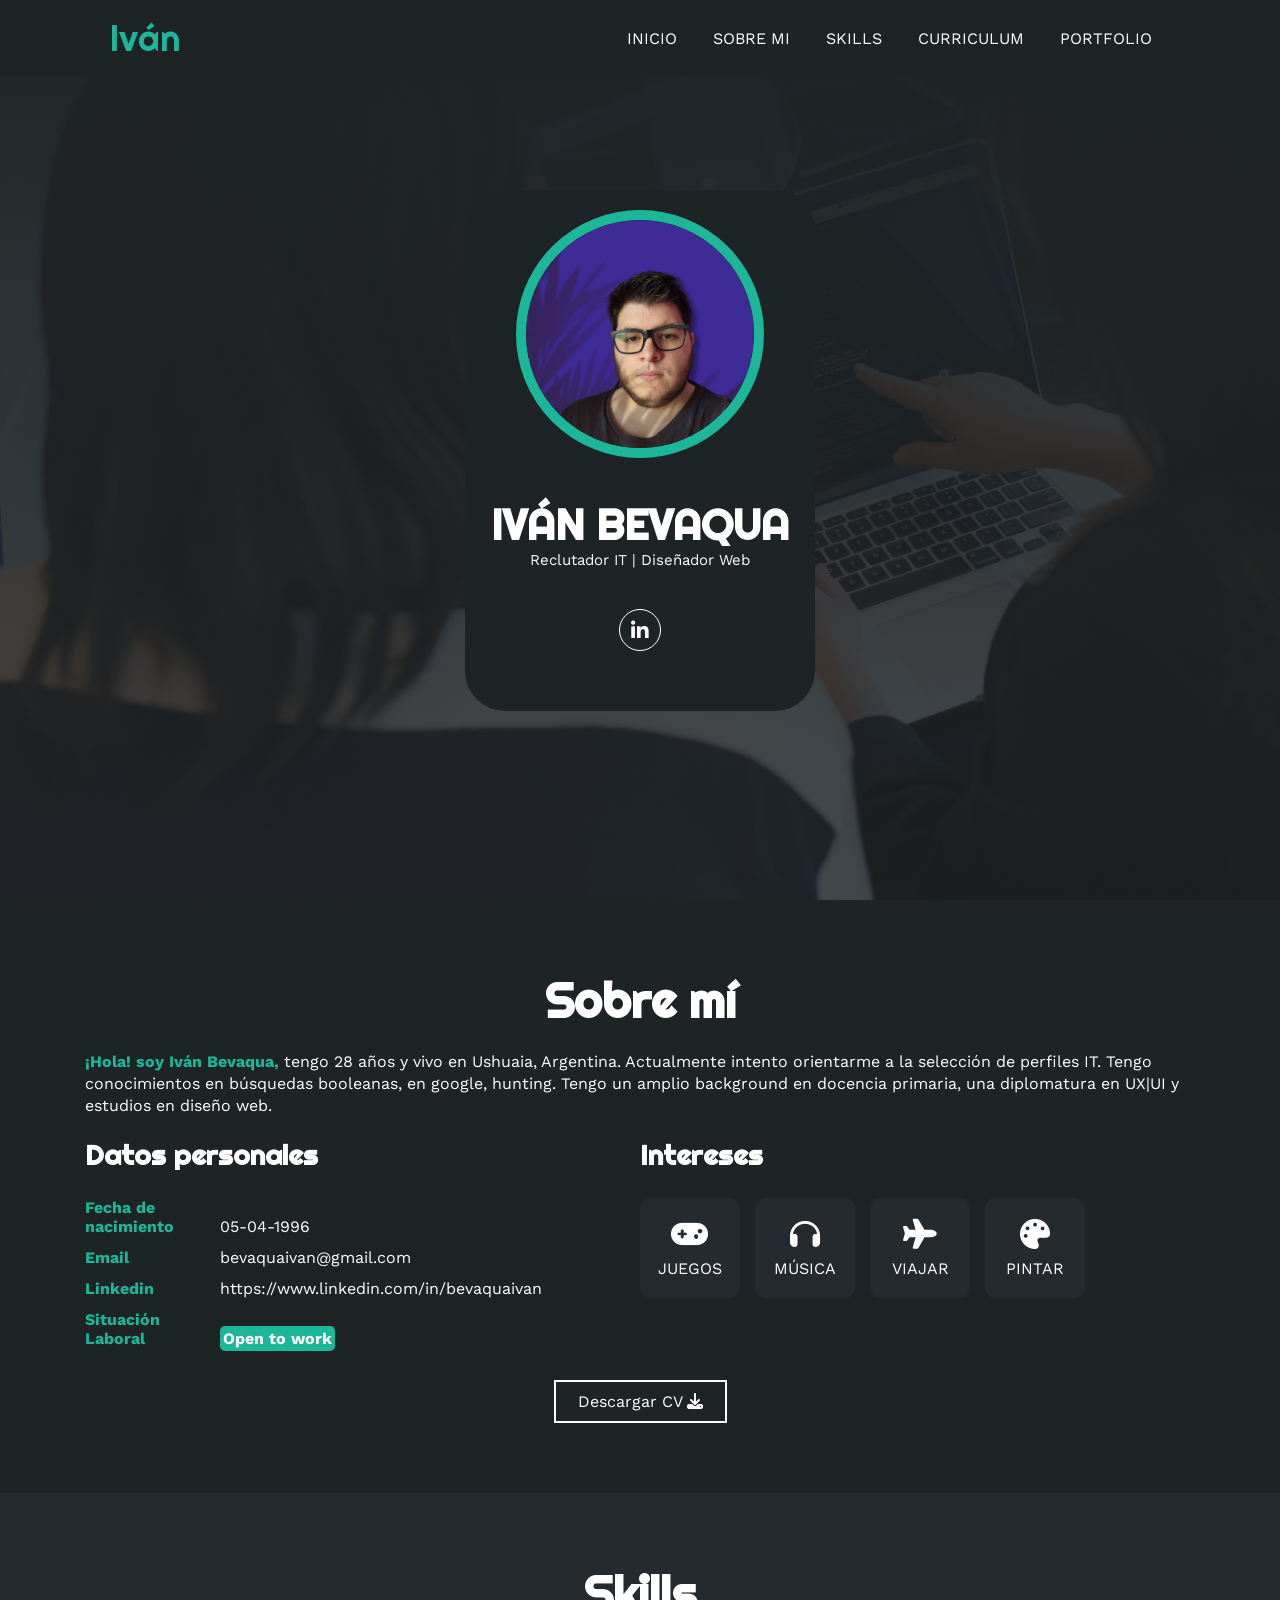
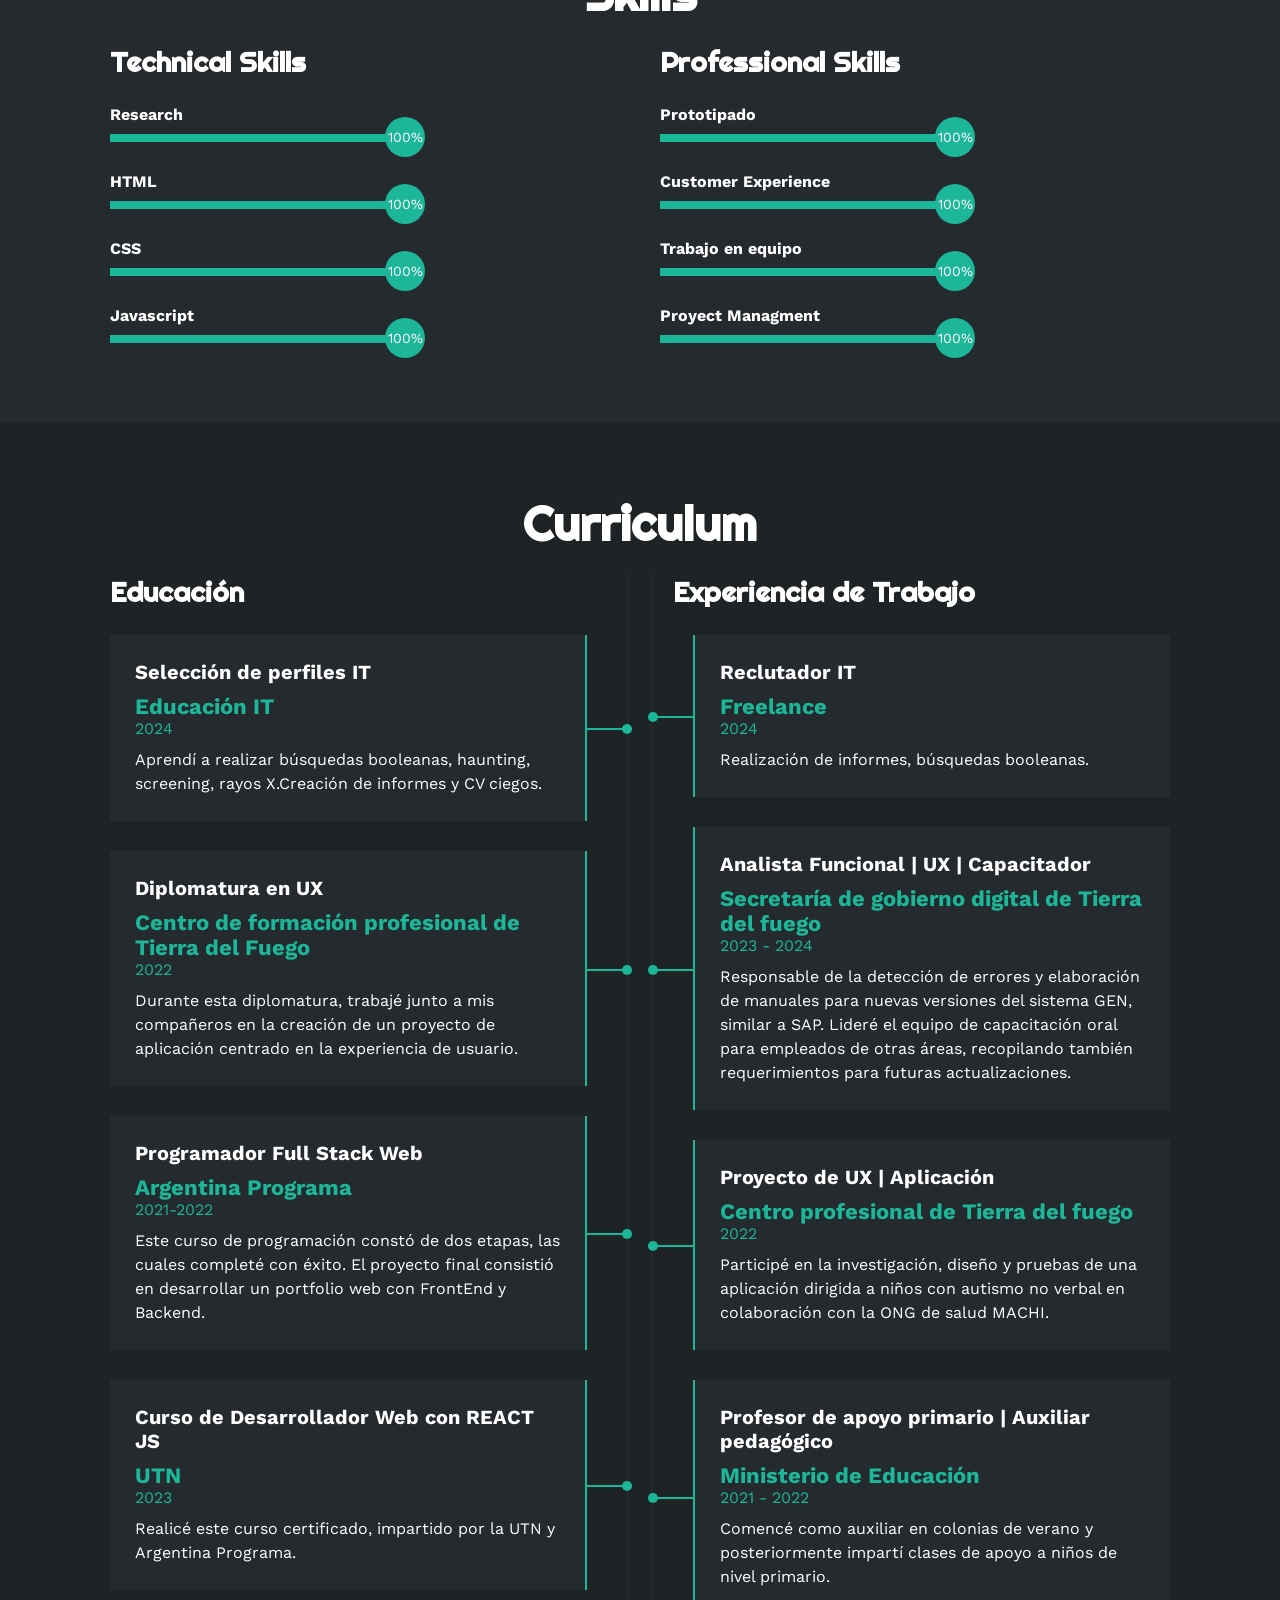
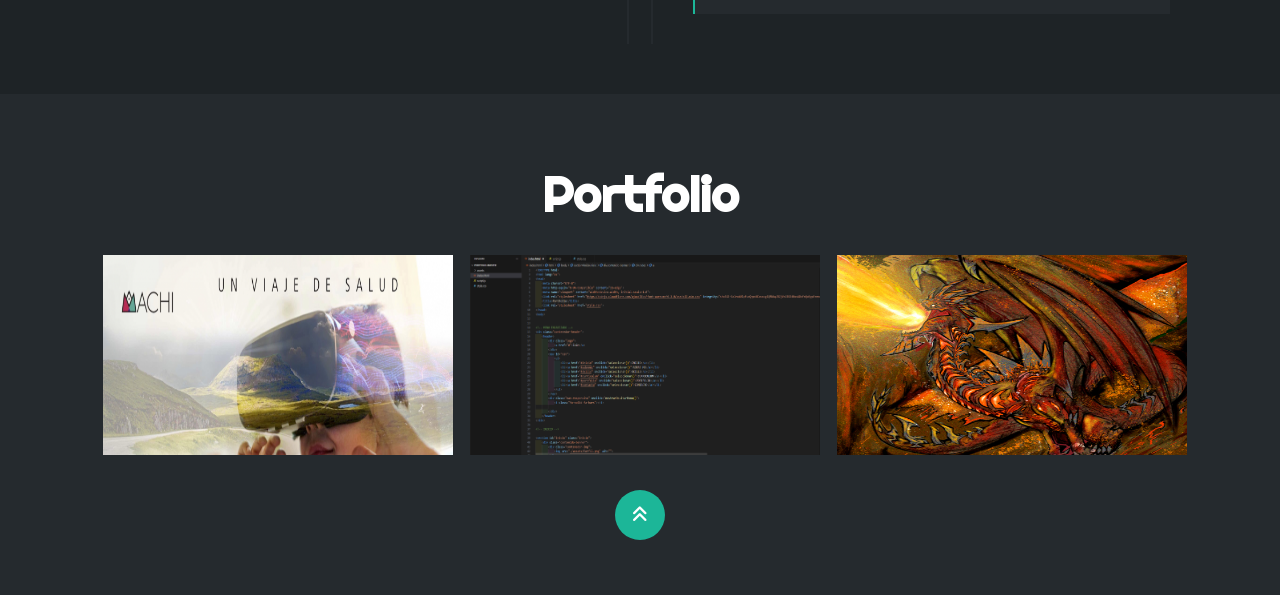
==== commit 8c794c0d: "Actualizaciones" ====
--- a/public/index.html
+++ b/public/index.html
@@ -42,7 +42,7 @@
             <img src="./assets/Perfil.png" alt="">
         </div>
         <h1>IVÁN BEVAQUA</h1>
-        <h2>UX Researcher | FrontEnd </h2>
+        <h2>Reclutador IT | Diseñador Web </h2>
         <div class="redes">
             <a href="https://www.linkedin.com/in/bevaquaivan/" target="_blank"><i class="fa-brands fa-linkedin-in"></i></a>
         </div>
@@ -54,7 +54,7 @@
 <section id="sobremi" class="sobremi">
     <div class="contenido-seccion">
         <h2>Sobre mí</h2>
-        <p><span>¡Hola! soy Iván Bevaqua,</span> tengo 28 años y vivo en Ushuaia, Argentina. Poseo una diplomatura en UX y experiencia en el campo del análisis funcional, así como también he realizado cursos sobre desarrollo web.
+        <p><span>¡Hola! soy Iván Bevaqua,</span> tengo 28 años y vivo en Ushuaia, Argentina. Actualmente intento orientarme a la selección de perfiles IT. Tengo conocimientos en búsquedas booleanas, en google, hunting. Tengo un amplio background en docencia primaria, una diplomatura en UX|UI y estudios en diseño web.
         </p>
 
 <div class="fila">
@@ -211,6 +211,17 @@
         <div class="fila">
             <div class="col izquierda">
                 <h3>Educación</h3>
+
+                <div class="item izq">
+                    <h4>Selección de perfiles IT</h4>
+                    <span class="casa">Educación IT</span>
+                    <span class="fecha">2024</span>
+                    <p>Aprendí a realizar búsquedas booleanas, haunting, screening, rayos X.Creación de informes y CV ciegos.</p>
+                    <div class="conectori">
+                        <div class="circuloi"></div>
+                    </div>
+                </div>
+                
                 <div class="item izq">
                     <h4>Diplomatura en UX</h4>
                     <span class="casa">Centro de formación profesional de Tierra del Fuego</span>
@@ -220,15 +231,17 @@
                         <div class="circuloi"></div>
                     </div>
                 </div>
+
                 <div class="item izq">
                     <h4>Programador Full Stack Web</h4>
                     <span class="casa">Argentina Programa</span>
-                    <span class="fecha">2021-2023</span>
+                    <span class="fecha">2021-2022</span>
                     <p>Este curso de programación constó de dos etapas, las cuales completé con éxito. El proyecto final consistió en desarrollar un portfolio web con FrontEnd y Backend.</p>
                     <div class="conectori">
                         <div class="circuloi"></div>
                     </div>
                 </div>
+
                 <div class="item izq">
                     <h4>Curso de Desarrollador Web con REACT JS</h4>
                     <span class="casa">UTN</span>
@@ -242,6 +255,28 @@
 
             <div class="col derecha">
                 <h3>Experiencia de Trabajo</h3>
+
+                <!-- <div class="item der">
+                    <h4>Nuevo Título Educativo</h4>
+                    <span class="casa">Nueva Institución</span>
+                    <span class="fecha">Año</span>
+                    <p>Descripción del curso o logros.</p>
+                    <div class="conectord">
+                        <div class="circulod"></div>
+                    </div>
+                </div> -->
+                
+                <div class="item der">
+                    <h4>Reclutador IT</h4>
+                    <span class="casa">Freelance</span>
+                    <span class="fecha">2024</span>
+                    <p>Realización de informes, búsquedas booleanas.</p>
+                    <div class="conectord">
+                        <div class="circulod"></div>
+                    </div>
+                </div>
+                
+
                 <div class="item der">
                     <h4>Analista Funcional | UX | Capacitador</h4>
                     <span class="casa">Secretaría de gobierno digital de Tierra del fuego</span>
@@ -251,6 +286,7 @@
                         <div class="circulod"></div>
                     </div>
                 </div>
+
                 <div class="item der">
                     <h4>Proyecto de UX | Aplicación</h4>
                     <span class="casa">Centro profesional de Tierra del fuego</span>
@@ -260,6 +296,7 @@
                         <div class="circulod"></div>
                     </div>
                 </div>
+
                 <div class="item der">
                     <h4>Profesor de apoyo primario | Auxiliar pedagógico</h4>
                     <span class="casa">Ministerio de Educación</span>
